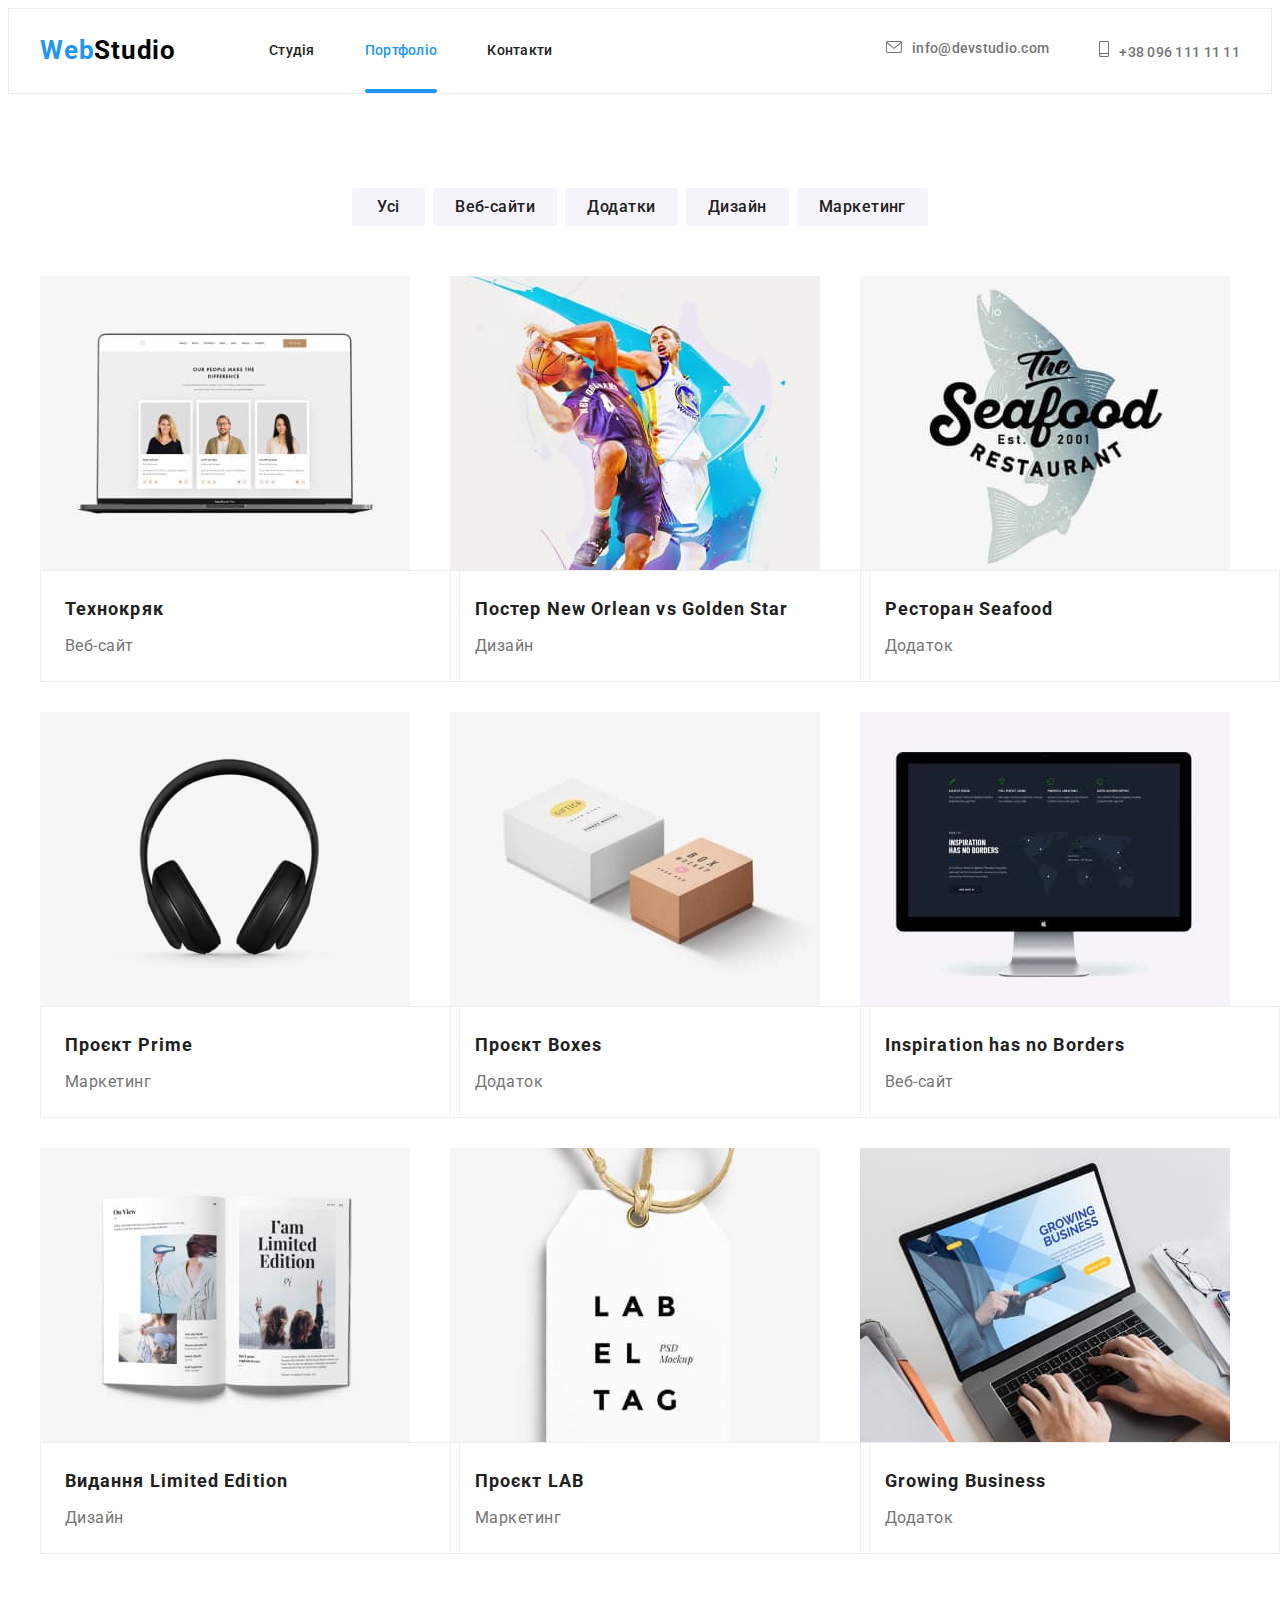
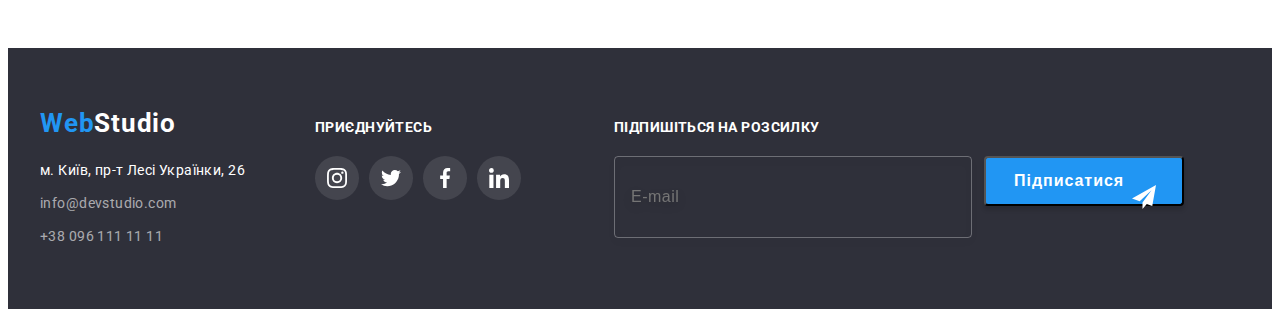
==== portfolio.html @ 6ba61564 "hw-6" ====
<!DOCTYPE html>
<html lang="uk">
  <head>
    <meta charset="UTF-8" />
    <meta http-equiv="X-UA-Compatible" content="IE=edge" />
    <meta name="viewport" content="width=device-width, initial-scale=1.0" />
    <title>WebStudio</title>
    <link rel="preconnect" href="https://fonts.googleapis.com" />
    <link rel="preconnect" href="https://fonts.gstatic.com" crossorigin />
    <link
      href="https://fonts.googleapis.com/css2?family=Raleway:wght@700&family=Roboto:wght@400;500;700;900&display=swap"
      rel="stylesheet"
    />
    <link
      rel="stylesheet"
      href="https://cdnjs.cloudflare.com/ajax/libs/modern-normalize/1.1.0/modern-normalize.min.css"
      integrity="sha512-wpPYUAdjBVSE4KJnH1VR1HeZfpl1ub8YT/NKx4PuQ5NmX2tKuGu6U/JRp5y+Y8XG2tV+wKQpNHVUX03MfMFn9Q=="
      crossorigin="anonymous"
      referrerpolicy="no-referrer"
    />
    <link rel="stylesheet" href="./css/styles.css" />
  </head>
  <body>
    <header class="header">
      <div class="container header-container">
        <nav class="header-navigation">
          <a class="logo link" href=""
            >Web<span class="header-studio">Studio</span></a
          >
          <ul class="header-nav list">
            <li class="header-item">
              <a class="header-link link hofo" href="./index.html">Студія</a>
            </li>
            <li class="header-item">
              <a class="header-link link current hofo" href="">Портфоліо</a>
            </li>
            <li class="header-item">
              <a class="header-link link hofo" href="">Контакти</a>
            </li>
          </ul>
        </nav>
        <div class="header-auth">
          <ul class="header-list list">
            <li class="header-item">
              <a class="header-mail link hofo" href="mailto:info@devstudio.com"
                ><svg class="mail-icon" width="16" height="12">
                  <use
                    href="./images/symbol-defs-2.svg#icon-envelope-hover"
                  ></use></svg
                >info@devstudio.com</a
              >
            </li>
            <li class="header-item">
              <a class="header-tel link hofo" href="tel:+380961111111"
                ><svg class="tel-icon" width="10" height="16">
                  <use
                    href="./images/smartphone.svg#icon-smartphone"
                  ></use></svg
                >+38 096 111 11 11</a
              >
            </li>
          </ul>
        </div>
      </div>
    </header>
    <main>
      <section class="portfolio section">
        <div class="container">
          <h1 class="visually-hidden">Портфоліо</h1>
          <ul class="filter-list list">
            <li class="filter-item">
              <button class="filter-btn btn" type="button">Усі</button>
            </li>
            <li class="filter-item">
              <button class="filter-btn btn" type="button">Веб-сайти</button>
            </li>
            <li class="filter-item">
              <button class="filter-btn btn" type="button">Додатки</button>
            </li>
            <li class="filter-item">
              <button class="filter-btn btn" type="button">Дизайн</button>
            </li>
            <li class="filter-item">
              <button class="filter-btn btn" type="button">Маркетинг</button>
            </li>
          </ul>
          <ul class="portfolio-list list">
            <li class="portlolio-item">
              <a class="portfolio-link link" href="">
                <div class="portfolio-wrap">
                  <img
                    src="./images/Project1.jpg"
                    alt="відкрита сторінка сайту на
                  єкрані"
                    width="370"
                  />
                  <p class="portfolio-cover-text">
                    Ресурс пропонує комплексні пропозиції з різним рівнем
                    функціоналу та сервісів. Все це дозволить відвідувачу
                    отримати вичерпні відомості про компанію чи приватну особу.
                  </p>
                </div>
                <div class="portfolio-library">
                  <h2 class="portfolio-title">Технокряк</h2>
                  <p class="portfolio-text">Веб-сайт</p>
                </div>
              </a>
            </li>
            <li class="portlolio-item">
              <a class="portfolio-link link" href="">
                <div class="portfolio-wrap">
                  <img
                    src="./images/Project2.jpg"
                    alt="два баскетболісти"
                    width="370"
                  />
                  <p class="portfolio-cover-text">
                    Ресурс пропонує комплексні пропозиції з різним рівнем
                    функціоналу та сервісів. Все це дозволить відвідувачу
                    отримати вичерпні відомості про компанію чи приватну особу.
                  </p>
                </div>
                <div class="portfolio-library">
                  <h2 class="portfolio-title">
                    Постер<span lang="en"> New Orlean vs Golden Star</span>
                  </h2>
                  <p class="portfolio-text">Дизайн</p>
                </div>
              </a>
            </li>
            <li class="portlolio-item">
              <a class="portfolio-link link" href="">
                <div class="portfolio-wrap">
                  <img
                    src="./images/Project3.jpg"
                    alt="логотип ресторану"
                    width="370"
                  />
                  <p class="portfolio-cover-text">
                    Ресурс пропонує комплексні пропозиції з різним рівнем
                    функціоналу та сервісів. Все це дозволить відвідувачу
                    отримати вичерпні відомості про компанію чи приватну особу.
                  </p>
                </div>
                <div class="portfolio-library">
                  <h2 class="portfolio-title">
                    Ресторан<span lang="en"> Seafood</span>
                  </h2>
                  <p class="portfolio-text">Додаток</p>
                </div>
              </a>
            </li>
            <li class="portlolio-item">
              <a class="portfolio-link link" href="">
                <div class="portfolio-wrap">
                  <img
                    src="./images/project4.jpg"
                    alt="навушники"
                    width="370"
                  />
                  <p class="portfolio-cover-text">
                    Ресурс пропонує комплексні пропозиції з різним рівнем
                    функціоналу та сервісів. Все це дозволить відвідувачу
                    отримати вичерпні відомості про компанію чи приватну особу.
                  </p>
                </div>
                <div class="portfolio-library">
                  <h2 class="portfolio-title">
                    Проєкт <span lang="en"> Prime</span>
                  </h2>
                  <p class="portfolio-text">Маркетинг</p>
                </div>
              </a>
            </li>
            <li class="portlolio-item">
              <a class="portfolio-link link" href="">
                <div class="portfolio-wrap">
                  <img
                    src="./images/project5.jpg"
                    alt="дві коробки"
                    width="370"
                  />
                  <p class="portfolio-cover-text">
                    Ресурс пропонує комплексні пропозиції з різним рівнем
                    функціоналу та сервісів. Все це дозволить відвідувачу
                    отримати вичерпні відомості про компанію чи приватну особу.
                  </p>
                </div>
                <div class="portfolio-library">
                  <h2 class="portfolio-title">
                    Проєкт<span lang="en"> Boxes</span>
                  </h2>
                  <p class="portfolio-text">Додаток</p>
                </div>
              </a>
            </li>
            <li class="portlolio-item">
              <a class="portfolio-link link" href="">
                <div class="portfolio-wrap">
                  <img src="./images/project6.jpg" alt="монітор" width="370" />
                  <p class="portfolio-cover-text">
                    Ресурс пропонує комплексні пропозиції з різним рівнем
                    функціоналу та сервісів. Все це дозволить відвідувачу
                    отримати вичерпні відомості про компанію чи приватну особу.
                  </p>
                </div>
                <div class="portfolio-library">
                  <h2 class="portfolio-title" lang="en">
                    Inspiration has no Borders
                  </h2>
                  <p class="portfolio-text">Веб-сайт</p>
                </div>
              </a>
            </li>
            <li class="portlolio-item">
              <a class="portfolio-link link" href="">
                <div class="portfolio-wrap">
                  <img
                    src="./images/project7.jpg"
                    alt="Сторінки журналу"
                    width="370"
                  />
                  <p class="portfolio-cover-text">
                    Ресурс пропонує комплексні пропозиції з різним рівнем
                    функціоналу та сервісів. Все це дозволить відвідувачу
                    отримати вичерпні відомості про компанію чи приватну особу.
                  </p>
                </div>
                <div class="portfolio-library">
                  <h2 class="portfolio-title">
                    Видання<span lang="en"> Limited Edition</span>
                  </h2>
                  <p class="portfolio-text">Дизайн</p>
                </div>
              </a>
            </li>
            <li class="portlolio-item">
              <a class="portfolio-link link" href="">
                <div class="portfolio-wrap">
                  <img
                    src="./images/project8.jpg"
                    alt="тег лейбл"
                    width="370"
                  />
                  <p class="portfolio-cover-text">
                    Ресурс пропонує комплексні пропозиції з різним рівнем
                    функціоналу та сервісів. Все це дозволить відвідувачу
                    отримати вичерпні відомості про компанію чи приватну особу.
                  </p>
                </div>
                <div class="portfolio-library">
                  <h2 class="portfolio-title">
                    Проєкт<span lang="en"> LAB</span>
                  </h2>
                  <p class="portfolio-text">Маркетинг</p>
                </div>
              </a>
            </li>
            <li class="portlolio-item">
              <a class="portfolio-link link" href="">
                <div class="portfolio-wrap">
                  <img
                    src="./images/project9.jpg"
                    alt="чоловік друкує на ноутбуці"
                    width="370"
                  />
                  <p class="portfolio-cover-text">
                    Ресурс пропонує комплексні пропозиції з різним рівнем
                    функціоналу та сервісів. Все це дозволить відвідувачу
                    отримати вичерпні відомості про компанію чи приватну особу.
                  </p>
                </div>
                <div class="portfolio-library">
                  <h2 class="portfolio-title" lang="en">Growing Business</h2>
                  <p class="portfolio-text">Додаток</p>
                </div>
              </a>
            </li>
          </ul>
        </div>
      </section>
    </main>
    <footer class="footer">
      <div class="footer-container container">
        <div class="footer-connection">
          <address class="address">
            <a class="logo footer-logo link" href=""
              >Web<span class="footer-studio">Studio</span></a
            >
            <ul class="footer-list list">
              <li class="footer-item">
                <a
                  class="footer-address link hofo"
                  href="https://goo.gl/maps/XZm9z7oi8zyP7hJb9"
                  target="_blank"
                  rel="noopener noreferrer"
                >
                  м. Київ, пр-т Лесі Українки, 26</a
                >
              </li>
              <li class="footer-item">
                <a
                  class="footer-mail link hofo"
                  href="mailto:info@devstudio.com"
                  >info@devstudio.com</a
                >
              </li>
              <li class="footer-item">
                <a class="footer-tel link hofo" href="tel:+380961111111"
                  >+38 096 111 11 11</a
                >
              </li>
            </ul>
          </address>
        </div>
        <div class="connect">
          <h2 class="connect-title">приєднуйтесь</h2>
          <ul class="connect-list list">
            <li class="connect-item">
              <a class="connect-link" href="">
                <svg class="soc-icon" width="20" height="20">
                  <use href="./images/symbol-defs-2.svg#icon-instagram-2"></use>
                </svg>
              </a>
            </li>
            <li class="connect-item">
              <a class="connect-link" href="">
                <svg class="soc-icon" width="20" height="20">
                  <use href="./images/symbol-defs-2.svg#icon-twitter"></use>
                </svg>
              </a>
            </li>
            <li class="connect-item">
              <a class="connect-link" href="">
                <svg class="soc-icon" width="20" height="20">
                  <use href="./images/symbol-defs-2.svg#icon-facebook"></use>
                </svg>
              </a>
            </li>
            <li class="connect-item">
              <a class="connect-link" href="">
                <svg class="soc-icon" width="20" height="20">
                  <use href="./images/symbol-defs-2.svg#icon-linkedin"></use>
                </svg>
              </a>
            </li>
          </ul>
        </div>
        <div class="subscribe">
          <span for="subscribe" class="subscribe-title"
            >Підпишіться на розсилку</span
          >
          <div class="subscribe-submit">
            <input
              type="email"
              class="subscribe-input"
              placeholder="E-mail"
              required
            />
            <div class="subscribe-btn-field">
              <button type="submit" class="subscribe-btn">Підписатися</button>
              <svg class="subscribe-input-icon" width="24" height="24">
                <use href="./images/symbol-defs-2.svg#icon-send"></use>
                </svg>
            </div>
          </div>
        </div>
      </div>
    </footer>
  </body>
</html>
---- css/styles.css ----
:root {
        --title-text-color: #212121;
        --accent-color: #2196F3;
        --main-text-color: #757575;
        --secondary-bg-color: #2F303A;
        --btn-text-color: #212121;
        --btn-bg-color: #F5F4FA;
        --main-icon-color: #AFB1B8;
        --transition-duration: 250ms;
        --transition-timing-function: cubic-bezier(0.4, 0, 0.2, 1);
}

p,
h1,
h2,
h3,
h4,
h5,
h6 {
        margin: 0;
}

ul,
ol {
        margin: 0;
        padding-left: 0;
}


img {
        display: block;
        max-width: 100%;
        height: auto;
}


body {
    font-family:'Roboto', sans-serif;
    background-color: #FFFFFF;
    font-size: 14px;
    color: var(--main-text-color);
    
}


.list {
    list-style: none;
}

.link {text-decoration: none;}

.container {
        width: 1200px;
        padding-left: 15px;
        padding-right: 15px;
        margin: 0 auto;
}

.section {
        padding-top: 94px;
        padding-bottom: 94px;
}

.visually-hidden {
        position: absolute;
        width: 1px;
        height: 1px;
        margin: -1px;
        border: 0;
        padding: 0;

        white-space: nowrap;
        clip-path: inset(100%);
        clip: rect(0 0 0 0);
        overflow: hidden;
}


/* -----------Header--------------- */

.logo {
        padding-top: 24px;
        margin-right: 93px;
        padding-bottom: 25px;
        
        font-family: 'Raleway'sans-serif;
        font-weight: 700;
        font-size: 26px;
        line-height: 1.19;
        letter-spacing: 0.03em;
        color: var(--accent-color);
}
 .header {
        border: 1px solid #ECECEC;
 }

.header-navigation {
        display: flex;
        align-items: center;
}

.header-nav {
        display:flex;
        gap: 50px;
        
}
.header-studio {color: #000000;}



.header-container {
        display: flex;
        align-items: center;
}


.header-auth {
        margin-left: auto;
}

.header-link {
        padding-top: 32px;
        padding-bottom: 32px;
        display: block;

        font-weight: 500;
        font-size: 14px;
        line-height: 1.14;
        letter-spacing: 0.02em;
        color:var(--title-text-color);

        transition-property: color;
        transition-duration: var(--transition-duration);
        transition-timing-function: var(--transition-timing-function);
}


.header-list {
        display: flex;
        margin-left: auto;
        gap: 50px;
}


.header-link.current{
        color: var(--accent-color);
        position: relative;
}

.header-link.current::after {
        content:'';
        display: block;

        position: absolute;
        width: 100%;
        height: 4px;
        left: 0;
        bottom: -2px;

        background: #2196F3;
        border-radius: 2px;
}

.hofo:hover,
.hofo:focus {
        color: var(--accent-color);
}


.header-mail,
.header-tel {
        display: flex;
        padding-top: 32px;
        padding-bottom: 32px;
        display: block;

        font-weight: 500;
        font-size: 14px;
        line-height: 1.14;
        letter-spacing: 0.02em;
        color: var(--main-text-color);
        transition-property: color;
        transition-duration: var(--transition-duration);
        transition-timing-function: var(--transition-timing-function);
}

.header-mail:hover,
.header-mail:focus {
color: var(--accent-color);
}

.header-mail:hover .mail-icon,
.header-mail:focus .mail-icon {
        fill: var(--accent-color);
}

.header-mail:hover,
.header-mail:focus {
        color: var(--accent-color);
}

.header-tel:hover .tel-icon,
.header-tel:focus .tel-icon {
        fill: var(--accent-color);
}
 
.mail-icon, .tel-icon {
        fill: #757575;
        margin-right: 10px;
        justify-items: center;
        transition-property: fill;
        transition-duration: var(--transition-duration);
        transition-timing-function: var(--transition-timing-function);
}


/* Main */

/* -------Hero--------- */

.hero-section {
        padding: 200px;
        margin: auto;

        background: var(--secondary-bg-color);
        background-image: linear-gradient(
                rgba(47, 48, 58, 0.4),
                rgba(47, 48, 58, 0.4)
        ),
        url(../images/hero-bg.jpg);
        background-repeat: no-repeat;
        background-position: center;
        background-size: cover;
        text-align: center;
        height: 600px;
}


.hero-title {
        margin-bottom: 30px;
        margin-left: auto;
        margin-right: auto;
        max-width: 696px;

        font-weight: 900;
        font-size: 44px;
        line-height: 1.36;
        text-align: center;
        align-items: center;
        letter-spacing: 0.06em;
        text-transform: uppercase;
        color: #FFFFFF;
}


.hero-btn {
        display: inline-block;
        min-width: 216px;
        height: 50px;
        padding: 10px 32px;
        background: #2196F3;
        box-shadow: 0px 4px 4px rgba(0, 0, 0, 0.15);

        font-family: inherit;
        font-weight: 700;
        font-size: 16px;
        line-height: 1.87;
        letter-spacing: 0.06em;
        color: #FFFFFF;
        background-color: var(--accent-color);
        cursor: pointer;
        border-radius: 4px;
        align-items: center;
        text-align: center;

        transition-property: background-color;
        transition-duration: var(--transition-duration);
        transition-timing-function: var(--transition-timing-function);
}

.hero-btn:hover,
.hero-btn:focus {
        background-color:#188CE8;
}


/* ----------Values------------ */

.graphics-list {
        display: flex;
        gap: 30px;
        margin-bottom: 30px;
}

.graphics-item {
        display: flex;
        align-items: center;
        justify-content: center;

        width: 270px;
        height: 120px;
        background: #F5F4FA;
        border-radius: 4px;
}


.values {
        padding-bottom: 0;
}

.values-list {
        display: flex;
        gap: 30px;
}

.values-title {
        margin-bottom: 10px;

        font-weight: 700;
        font-size: 14px;
        line-height: 1.14;
        letter-spacing: 0.03em;
        text-transform: uppercase;
        color: var(--title-text-color);
}

.values-text {
        max-width: 270px;

        font-size: 14px;
        line-height: 1.71;
        letter-spacing: 0.03em;
        color: var(--main-text-color);
}

/* ------------work---------------- */


.work-title {
        margin-bottom: 50px;

        font-weight: 700;
        font-size: 36px;
        line-height: 1.16;
        text-align: center;
        letter-spacing: 0.03em;
        color: var(--title-text-color);
}

.work-list {
        display: flex;
        gap: 30px;
}



.work-wrap {
position: relative;
}


.work-applications {
        padding: 27px;

        font-weight: 700;
                font-size: 14px;
                line-height: 1.14;
                text-align: center;
                letter-spacing: 0.03em;
                text-transform: uppercase;
        
                color: #FFFFFF;

                background: rgba(47, 48, 58, 0.8);

                position: absolute;
                bottom: 0;
                left: 0;
                width: 370px;
}

/* -----------------Team---------------- */

.team-section {
        background: #F5F4FA;
}

.team-title {
        margin-bottom: 50px;

        font-weight: 700;
        font-size: 36px;
        line-height: 1.16;
        text-align: center;
        letter-spacing: 0.03em;
        color: var(--title-text-color);
}
.team-list {
        display: flex;
        flex-wrap: wrap;
        gap: 30px;
}

.team-soc-list {
        display: flex;
        gap: 10px;
}

.team-soc-link {
        display: flex;
        align-items: center;
        justify-content: center;

        width: 44px;
        height: 44px;
        background-color: #FFFFFF;
        border-radius: 50%;

        transition: color var(--transition-duration) var(--transition-timing-function), background-color var(--transition-duration) var(--transition-timing-function);
}

.team-soc-link:hover,
.team-soc-link:focus {
        background-color: var(--accent-color);
}

.team-soc-link:hover .team-soc-icon,
.team-soc-link:focus .team-soc-icon {
        fill: #FFFFFF;
}



.team-item {
        background-color: #FFFFFF;
        box-shadow: 0px 1px 3px rgba(0, 0, 0, 0.12), 0px 1px 1px rgba(0, 0, 0, 0.14), 0px 2px 1px rgba(0, 0, 0, 0.2);
        border-radius: 0px 0px 4px 4px;
}

.team-soc-icon {
        fill: var(--main-icon-color);
        transition-property: fill;
        transition-duration: var(--transition-duration);
        transition-timing-function: var(--transition-timing-function);
}


.team-name {
        margin-bottom: 10px;
    font-weight: 500;
    font-size: 16px;
    line-height: 1.18;
    text-align: center;
    letter-spacing: 0.03em;
    color: var(--title-text-color);
}
.team-member {
        padding: 30px;
}


.team-text {
        margin: 16px;
        
        font-size: 16px;
        line-height: 1.18;
        text-align: center;
        letter-spacing: 0.03em;
        color: var(--main-text-color);
}


/* --------------Clients------------ */


.clients-title {
        margin-bottom: 50px;
        
        font-weight: 700;
        font-size: 36px;
        line-height: 1.16;
        text-align: center;
        letter-spacing: 0.03em;
        color: var(--title-text-color);
}

.clients-list {
        display: flex;
        justify-items: center;
        gap: 30px;
        
}

.clients-item {
        width: calc((100% - 150px) / 6);
}

.client-icon {
        fill: var(--main-icon-color);
        transition-property: fill;
        transition-duration: var(--transition-duration);
        transition-timing-function: var(--transition-timing-function);
}

.clients-link {
        display: flex;
        align-items: center;
        justify-content: center;

        border: 1px solid var(--main-icon-color);
        border-radius: 4px;
        width: 170px;
        height: 92px; 
        transition-property: border-color var(--transition-duration) var(--transition-timing-function), fill var(--transition-duration) var(--transition-timing-function);
        /* transition-duration: var(--transition-duration);
        transition-timing-function: var(--transition-timing-function); */
}

.clients-link:hover,
.clients-link:focus {
        border-color: var(--accent-color)
}


.clients-link:hover .client-icon,
.clients-link:focus .client-icon {
        fill: var(--accent-color);
}

/* ----------Portfolio------------- */

.portfolio {
        margin-top: 0;
}


.portfolio-title {
        margin-bottom: 4px;
        
        font-weight: 700;
        font-size: 18px;
        line-height: 2;
        letter-spacing: 0.06em;
        color: var(--title-text-color);
}

.filter-item {
        gap: 8px;
}
    

.filter-btn {
        border: none;
        border-radius: 4px;
        min-width: 73px;
        height: 38px;
        padding: 6px 22px;
       

        font-family: inherit;
        font-weight: 500;
        font-size: 16px;
        line-height: 1.62;
        text-align: center;
        letter-spacing: 0.03em;
        color: var(--btn-text-color);
        background: var(--btn-bg-color);
        cursor: pointer;

        transition-property: color, background-color;
        transition-duration: var(--transition-duration);
        transition-timing-function: var(--transition-timing-function);
}

.filter-list {
        gap: 8px;
        margin-bottom: 50px;
        justify-content: center;
        display: flex;
        align-items: center;
}

.btn:hover,
.btn:focus {
        background-color: var(--accent-color);
        color: #FFFFFF;
        box-shadow: 0px 4px 4px rgba(0, 0, 0, 0.25);
}


.portfolio-text {
        font-size: 16px;
        line-height: 1.88;
        letter-spacing: 0.03em;
        color: var(--main-text-color);
}

.portfolio-wrap {
        position: relative;
        overflow: hidden;
}

.portfolio-cover-text {
        padding: 63px 24px;
        height: 100%;
        font-size: 18px;
        line-height: 1.56;
        letter-spacing: 0.03em;
        
        color: #FFFFFF;
        background: rgba(33, 150, 243, 0.9);
        top: 0;
        left: 0;
        position: absolute;
        transform: translateY(100%);
        transition: transform 250ms linear;
        overflow: auto;
}

.portfolio-list {
        display: flex;
        flex-wrap: wrap;
        gap: 30px;
}

.portlolio-item {
        width: calc((100% - 60px) / 3);
        transition-property: box-shadow, transform;
        transition-duration: var(--transition-duration);
        transition-timing-function: var(--transition-timing-function);
}

.portlolio-item:hover,
.portlolio-item:focus {
        box-shadow: 0px 1px 1px rgba(0, 0, 0, 0.12), 0px 4px 4px 
        rgba(0, 0, 0, 0.06), 1px 4px 6px 
        rgba(0, 0, 0, 0.16);
}

.portlolio-item:hover .portfolio-cover-text,
.portlolio-item:focus .portfolio-cover-text
{
        transform: translateY(0);
}


.portfolio-library {
        width: 370px;
        padding: 20px 24px;
        border: 1px solid #EEEEEE;
}


/* ------------Footer----------- */

.footer {
    padding-bottom: 60px;
    padding-top: 60px;

    background: var(--secondary-bg-color);
}

.footer-container {
        display: flex;
        align-items: baseline;
}

.footer-connection {
        display: flex;
}


.footer-logo {
        display: flex;
        padding: 0;
        margin-bottom: 20px;
        margin-right: 0;
}
    

.footer-item {
        margin-bottom: 9px;
}

.footer-item:last-child {
        margin-bottom: 0;
}

.footer-item:first-child {
        margin-top: 20px;
}


.footer-studio {
    color: #FFFFFF;
}

.address {
        font-style: normal;
        align-items: center;
        justify-content: center;
        
}

.footer-address {
        line-height: 1.71;
        letter-spacing: 0.03em;
        color: #FFFFFF;
        transition-property: color, background-color;
        transition-duration: var(--transition-duration);
        transition-timing-function: var(--transition-timing-function);
}



.footer-mail,
.footer-tel {
        line-height: 1.71;
        letter-spacing: 0.03em;
        color: rgba(255, 255, 255, 0.6);
        transition-property: color, background-color;
        transition-duration: var(--transition-duration);
        transition-timing-function: var(--transition-timing-function);
}

/* -------------Connect-------------- */

.connect {
        margin-left: 70px;
        display: block;
        width: 206px;
        height: 80px;
}


.connect-title {
        margin-bottom: 20px;

        font-weight: 700;
        font-size: 14px;
        line-height: 1.14;
        letter-spacing: 0.03em;
        text-transform: uppercase;
        
        color: #FFFFFF;
}

.connect-list {
        display: flex;
        gap: 10px;
}

.connect-link {
        display: flex;
        align-items: center;
        justify-content: center;

        width: 44px;
        height: 44px;
        border-radius: 50%;
        background-color: rgba(255, 255, 255, 0.1);

        transition-property: color, background-color;
        transition-duration: var(--transition-duration);
        transition-timing-function: var(--transition-timing-function);
}

.connect-link:hover,
.connect-link:focus {
        background-color: var(--accent-color);
}

.soc-icon {
        fill: #FFFFFF;
}

/* -------------Subscribe-------------- */


.subscribe {
        margin-left: 93px;
        display: block;
        width: 570px;
        height: 86px;
}

.subscribe-title {
        font-weight: 700;
        font-size: 14px;
        line-height: 1.14;
        letter-spacing: 0.03em;
        text-transform: uppercase;
        
        color: #FFFFFF;
}

.subscribe-input {
        margin-top: 20px;
        padding: 15px 16px;
        font-size: 16px;
        line-height: 1.25;

        display: flex;
        align-items: center;
        letter-spacing: 0.03em;

        color: rgba(255, 255, 255, 0.6);
        background-color: transparent;

        width: 358px;
        height: 50px;
        left: 815px;
        top: 2784px;
        
        border: 1px solid rgba(255, 255, 255, 0.3);
        filter: drop-shadow(0px 4px 4px rgba(0, 0, 0, 0.15));
        border-radius: 4px;
}



.subscribe-btn {
        padding: 10px 28px;

        font-style: normal;
        font-weight: 700;
        font-size: 16px;
        line-height: 1.88;

        display: flex;
        align-items: center;
        text-align: center;
        letter-spacing: 0.06em;
        
        color: #FFFFFF;

        width: 200px;
        height: 50px;
        left: 1185px;
        top: 2784px;
        
        background: #2196F3;
        box-shadow: 0px 4px 4px rgba(0, 0, 0, 0.15);
        border-radius: 4px;
        cursor: pointer;

        transition-property: background-color;
        transition-duration: var(--transition-duration);
        transition-timing-function: var(--transition-timing-function);

}

.subscribe-btn:hover,
.subscribebtn:focus {
        background-color:#188CE8;
}

.subscribe-btn-field {
        position: relative;
        margin-top: 20px;
        margin-left: 12px;
}

.subscribe-input-icon {
        margin-left: 10px;
        margin-right: 28px;
        display: block;
        position: absolute;
        top: 50%;
        right: 0px;
        transform: translateY(-50%);
}


.subscribe-submit {
        display: flex;
}

/* --------------Backdrop------------ */

.backdrop {
        position: fixed;
        top: 0;
        background-color: rgba(0, 0, 0, 0.2);;
        width: 100%;
        height: 100%;
        transition: opacity 300ms linear, visibility 300ms linear;
}


.modal {
        padding: 40px;
        width: 528px;
        height: 581px;
        background: #FFFFFF;
        box-shadow: 0px 1px 3px rgba(0, 0, 0, 0.12), 0px 1px 1px rgba(0, 0, 0, 0.14), 0px 2px 1px rgba(0, 0, 0, 0.2);
        border-radius: 4px;

        position: absolute;
        top: 50%;
        left: 50%;
        transform: translate(-50%, -50%) scale(1);
        transition: transform 300ms linear;
}

.backdrop.is-hidden .modal {
        transform: translate(-50%, -50%) scaleY(0);
}

.modal-btn {
        display: flex;
        justify-content: center;
        align-items: center;
        padding: 0;

        width: 30px;
        height: 30px;
        background: #FFFFFF;
        border: 1px solid rgba(0, 0, 0, 0.1);
        border-radius: 50%;

        position: absolute;
        right: 8px;
        top: 8px;
        cursor: pointer;
}

.icon-close:hover,
.icon-close:focus
{
        fill: var(--accent-color);
}

.is-hidden {
        opacity: 0;
        visibility: hidden;
        pointer-events: none;
}



.modal-title {
        margin-bottom: 12px;
        
        font-weight: 700;
        font-size: 20px;
        line-height: 1.15;
        text-align: center;
        letter-spacing: 0.03em;

        color: #212121;
}

.modal-label {
        margin-bottom: 10px;
}

.modal-lable-text {
        font-size: 12px;
        line-height: 1.16;
        letter-spacing: 0.01em;
        
        color: #757575;
}

.modal-input {
        
        width: 100%;
        height: 40px;
        border: 1px solid rgba(33, 33, 33, 0.2);
        border-radius: 4px;
        cursor: pointer;
}


.modal-input:focus
{
        border: 1px solid var(--accent-color);
        outline: transparent;
}

.modal-input:focus + .modal-icon {
        fill: var(--accent-color);
}

.input-wrap {
        position: relative;
}

.modal-icon {
        margin-left: 12px;
        margin-right: 12px;
        display: block;
        position: absolute;
        top: 50%;
        transform: translateY(-50%);
        left: 0;
}

.textarea-text {
        font-size: 12px;
        line-height: calc(14 / 12);
        letter-spacing: 0.01em;

        color: #757575;
}

.textarea-size {
        margin-bottom: 20px;
        padding: 12px 16px;
        width: 100%;
        height: 120px;
        left: 576px;
        top: 519px;

        font-size: 12px;
        line-height: 1.16;
        letter-spacing: 0.01em;
        
        color: rgba(117, 117, 117, 0.5);

        border: 1px solid rgba(33, 33, 33, 0.2);
        border-radius: 4px;
        resize: none;
}

.textarea-size:focus { 
        border: 1px solid var(--accent-color);
        outline: transparent;
}

/* ----Checkbox--------- */

.check-text {
        display: flex;
        align-items: center;
        font-size: 14px;
        line-height: 1.71;
        letter-spacing: 0.03em;
        
        color: #757575;
        cursor: pointer;
}

.input-check {
        align-items: center;
}

.check-icon {
        display: flex;
        margin-right: 7px;
}

.check-text span {
        width: 16px;
        height: 15px;
        /* left: 589px;
        top: 664px; */
        background: #FFFFFF;
        
        align-items: center;
        justify-content: center;
        fill: transparent;
        border-radius: 2px;
        border: 1px solid rgba(117, 117, 117, 0.5);
} 

.input-check:checked + .check-text span {
        background-color: var(--accent-color);
        border-color: transparent;
        fill: #FFFFFF;
}

.input-check:focus + .check-text span {
        background-color: var(--accent-color);
}

.checkbox-field {margin-bottom: 30px;}


/* .input-check::before {
        content:'';
        margin-right: 7px;
        width: 16px;
        height: 15px;
        left: 589px;
        top: 664px;
        border: 1px solid rgba(117, 117, 117, 0.5);
        border-radius: 2px;
        background: #FFFFFF;
}

.input-check:checked + .check-text::before {
        background-color: var(--accent-color);
        background-image: url(../images/icon\ check-2.svg);
        background-position: center;
        background-repeat: no-repeat;
        border-color: transparent;
}
 */




.rules {
        margin-left: 3px;
        font-size: 14px;
        line-height: 1.71;
        letter-spacing: 0.03em;

        text-decoration-line: underline;
        color: #2196F3;
}


.submit-btn {
        margin-left: auto;
        margin-right: auto;
        display: block;
        padding: 10px 52px;
        align-items: center;
        text-align: center;

        font-weight: 700;
        font-size: 16px;
        line-height: 1.88;

        letter-spacing: 0.06em;
        color: #FFFFFF;

        width: 200px;
        height: 50px;
        /* left: 700px;
        top: 712px; */
        
        background: #2196F3;
        box-shadow: 0px 4px 4px rgba(0, 0, 0, 0.15);
        border-radius: 4px;

        transition-property: background-color;
        transition-duration: var(--transition-duration);
        transition-timing-function: var(--transition-timing-function);
        cursor: pointer;
}

.submit-btn:hover,
.submit-btn:focus {
        background-color:#188CE8;
}
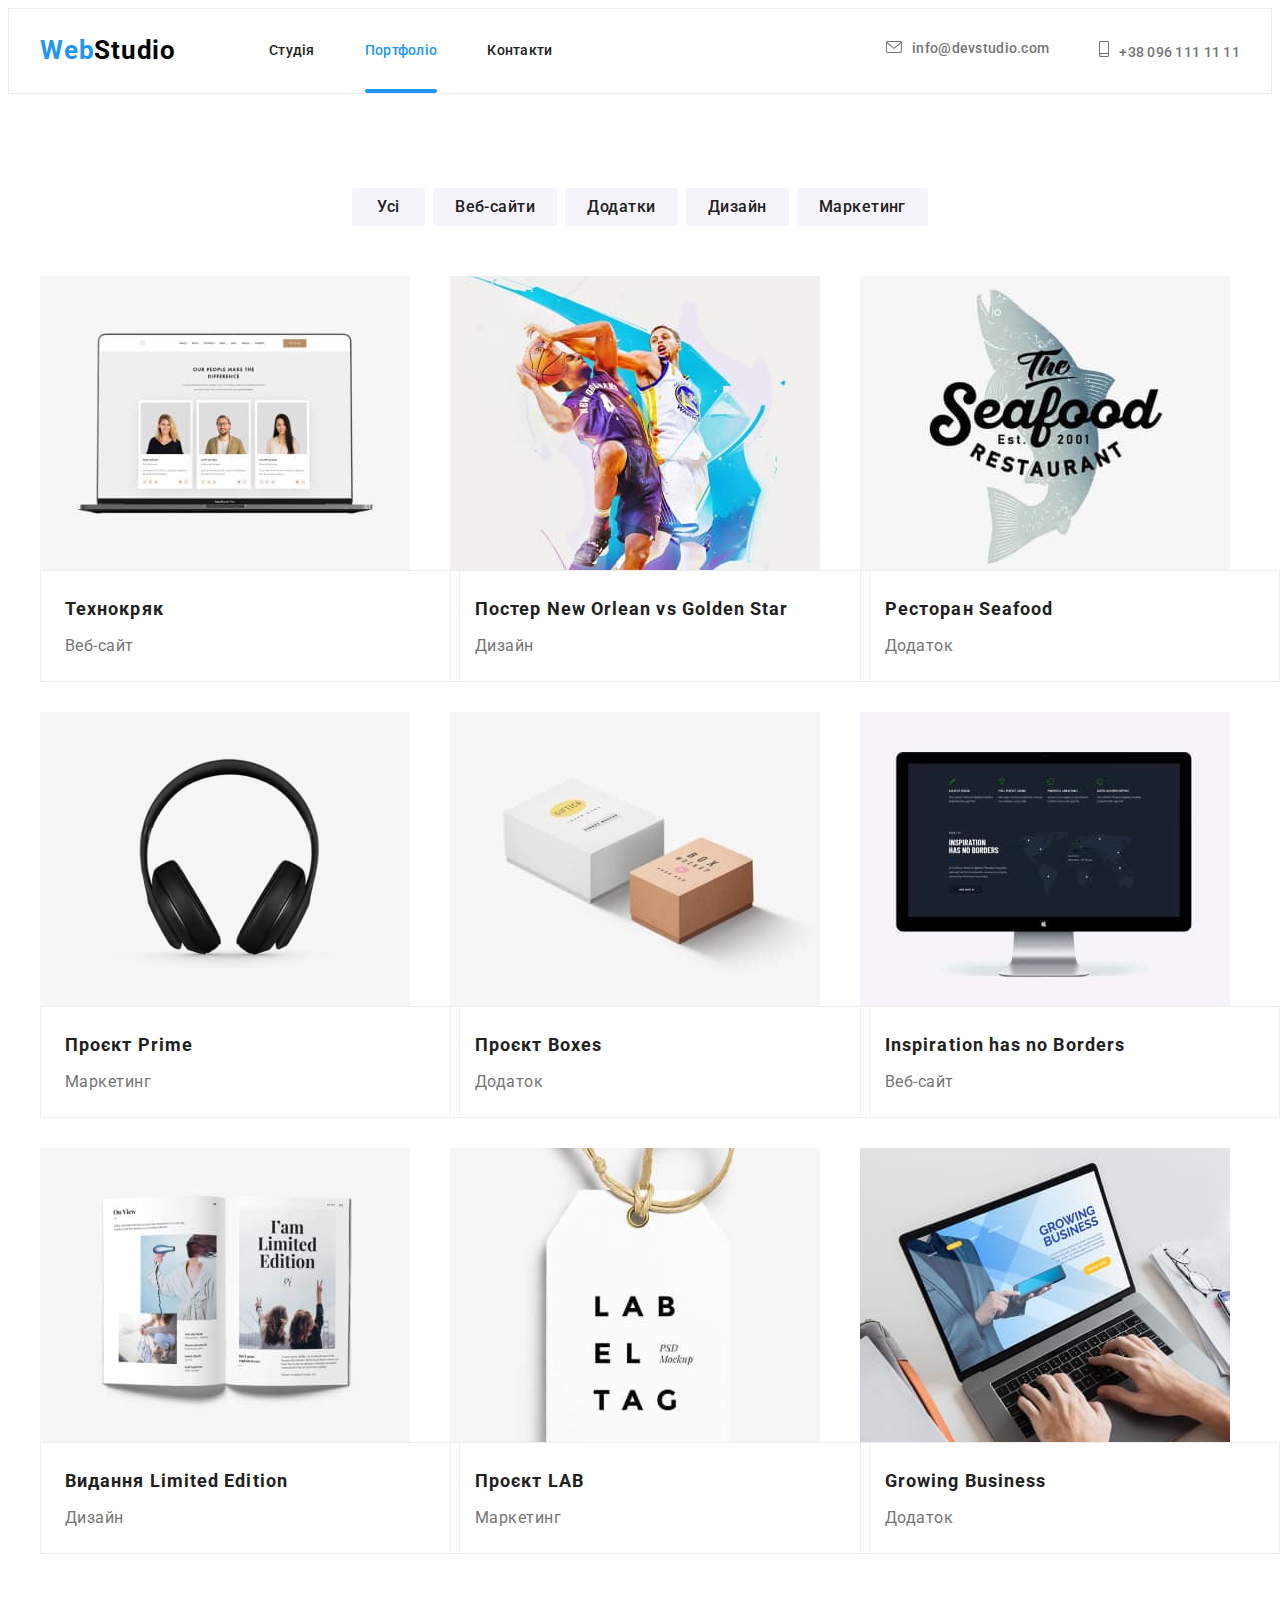
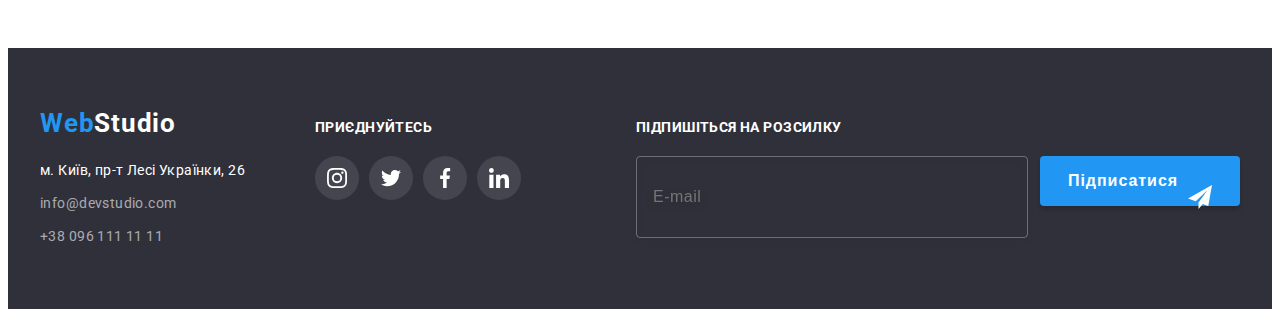
==== commit 2d78893d: "hw6" ====
--- a/portfolio.html
+++ b/portfolio.html
@@ -347,7 +347,7 @@
           </ul>
         </div>
         <div class="subscribe">
-          <span for="subscribe" class="subscribe-title"
+          <span class="subscribe-title"
             >Підпишіться на розсилку</span
           >
           <div class="subscribe-submit">
--- a/css/styles.css
+++ b/css/styles.css
@@ -270,6 +270,7 @@
         background-color: var(--accent-color);
         cursor: pointer;
         border-radius: 4px;
+        border: transparent;
         align-items: center;
         text-align: center;
 
@@ -778,13 +779,13 @@
 
 
 .subscribe {
-        margin-left: 93px;
+        margin-left: auto;
+        margin-top: 0;
+}
+
+.subscribe-title {
         display: block;
-        width: 570px;
-        height: 86px;
-}
-
-.subscribe-title {
+        margin-bottom: 20px;
         font-weight: 700;
         font-size: 14px;
         line-height: 1.14;
@@ -795,7 +796,6 @@
 }
 
 .subscribe-input {
-        margin-top: 20px;
         padding: 15px 16px;
         font-size: 16px;
         line-height: 1.25;
@@ -842,6 +842,7 @@
         background: #2196F3;
         box-shadow: 0px 4px 4px rgba(0, 0, 0, 0.15);
         border-radius: 4px;
+        border: none;
         cursor: pointer;
 
         transition-property: background-color;
@@ -857,7 +858,6 @@
 
 .subscribe-btn-field {
         position: relative;
-        margin-top: 20px;
         margin-left: 12px;
 }
 
@@ -951,11 +951,12 @@
         color: #212121;
 }
 
-.modal-label {
-        margin-bottom: 10px;
-}
-
-.modal-lable-text {
+
+
+.modal-label-text {
+        display: block;
+        margin-top: 10px;
+        margin-bottom: 4px;
         font-size: 12px;
         line-height: 1.16;
         letter-spacing: 0.01em;
@@ -964,7 +965,7 @@
 }
 
 .modal-input {
-        
+        padding-left: 42px;
         width: 100%;
         height: 40px;
         border: 1px solid rgba(33, 33, 33, 0.2);
@@ -998,6 +999,10 @@
 }
 
 .textarea-text {
+        display: block;
+        margin-top: 10px;
+        margin-bottom: 4px;
+        
         font-size: 12px;
         line-height: calc(14 / 12);
         letter-spacing: 0.01em;
@@ -1044,6 +1049,7 @@
 
 .input-check {
         align-items: center;
+        justify-content: center;
 }
 
 .check-icon {
@@ -1054,8 +1060,6 @@
 .check-text span {
         width: 16px;
         height: 15px;
-        /* left: 589px;
-        top: 664px; */
         background: #FFFFFF;
         
         align-items: center;
@@ -1075,7 +1079,10 @@
         background-color: var(--accent-color);
 }
 
-.checkbox-field {margin-bottom: 30px;}
+.checkbox-field {
+        margin-left: 12px;
+        margin-bottom: 30px;
+}
 
 
 /* .input-check::before {
@@ -1130,12 +1137,11 @@
 
         width: 200px;
         height: 50px;
-        /* left: 700px;
-        top: 712px; */
         
         background: #2196F3;
         box-shadow: 0px 4px 4px rgba(0, 0, 0, 0.15);
         border-radius: 4px;
+        border: none;
 
         transition-property: background-color;
         transition-duration: var(--transition-duration);
